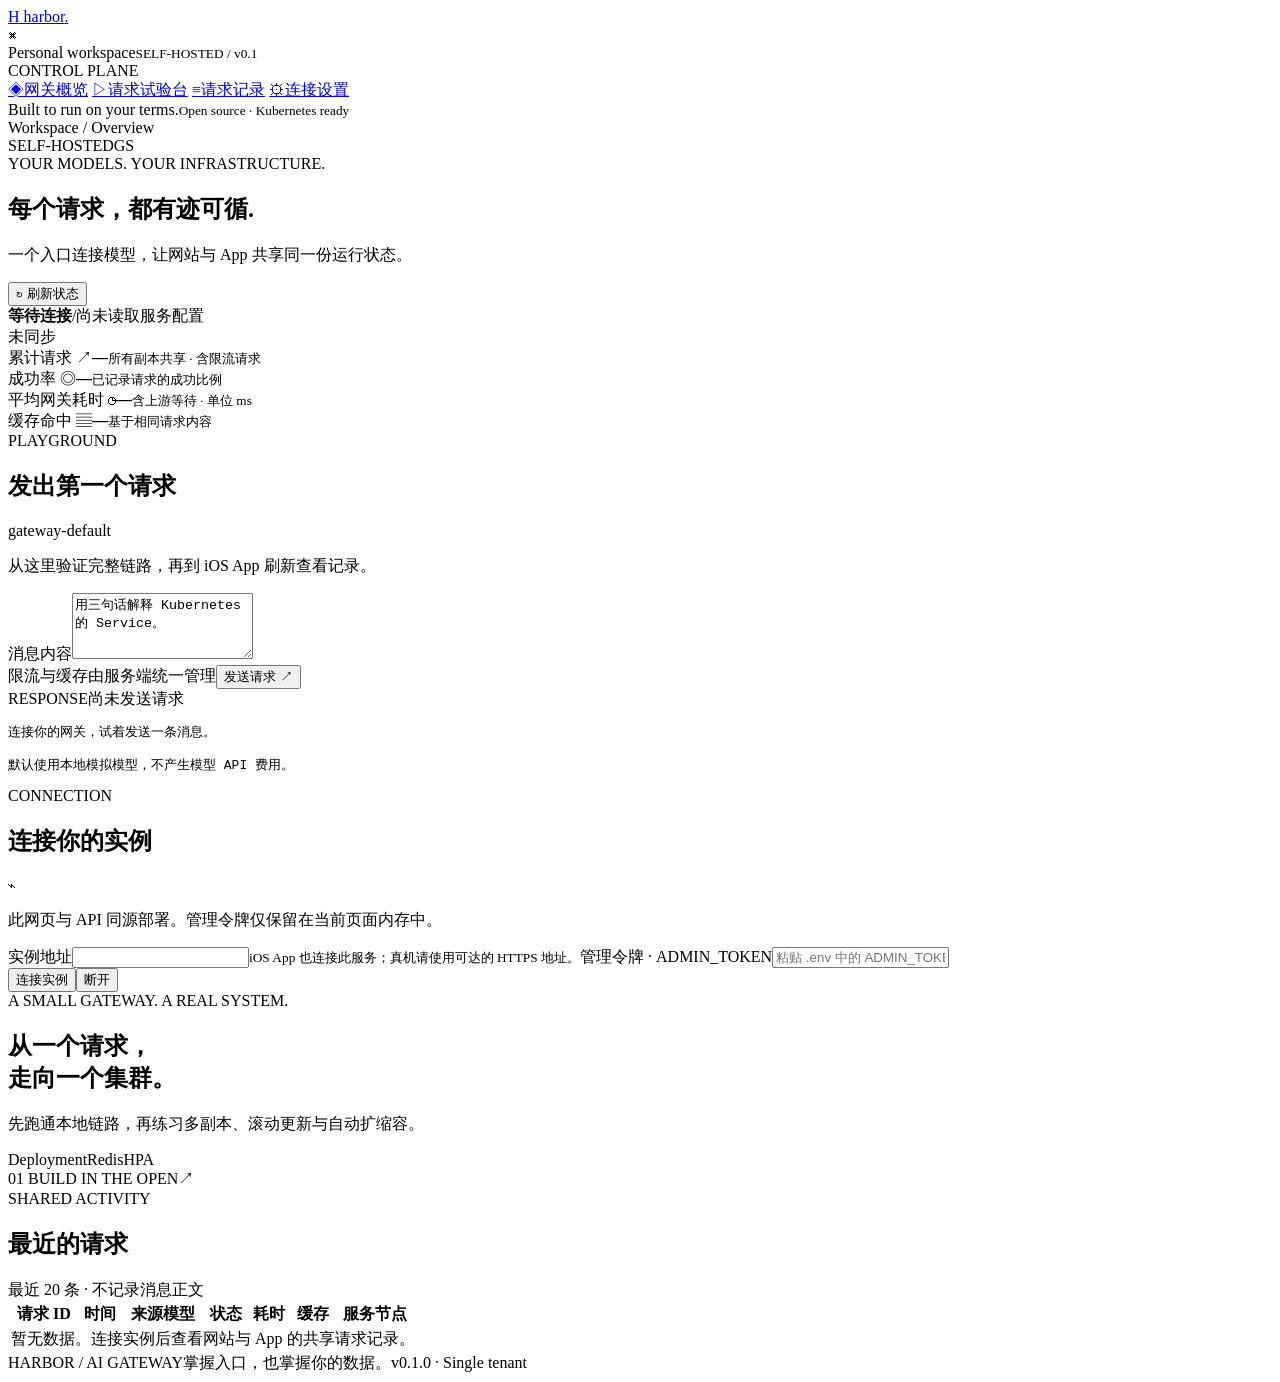
==== site/index.html @ 47e2fcde "feat: add self-hosted AI gateway with web and Flutter clients" ====
<!doctype html>
<html lang="zh-CN">
<head>
  <meta charset="utf-8">
  <meta name="viewport" content="width=device-width, initial-scale=1">
  <meta name="theme-color" content="#101c26">
  <title>Harbor · AI Gateway</title>
  <link rel="stylesheet" href="/styles.css">
  <script src="/app.js" defer></script>
</head>
<body>
  <aside class="sidebar">
    <a class="brand" href="/" aria-label="Harbor 首页"><span class="brand-mark">H</span> harbor<span class="brand-dot">.</span></a>
    <div class="workspace"><span class="workspace-icon">⌘</span><div>Personal workspace<small>SELF-HOSTED / v0.1</small></div></div>
    <div class="nav-label">CONTROL PLANE</div>
    <nav aria-label="主导航">
      <a href="#overview" class="active"><span>◈</span>网关概览</a>
      <a href="#playground"><span>▷</span>请求试验台</a>
      <a href="#requests"><span>≡</span>请求记录</a>
      <a href="#connection"><span>⚙</span>连接设置</a>
    </nav>
    <div class="sidebar-bottom"><span class="tiny-dot"></span> Built to run on your terms.<small>Open source · Kubernetes ready</small></div>
  </aside>
  <main>
    <header><div class="breadcrumbs">Workspace <span>/</span> Overview</div><div class="header-right"><span class="outline-badge">SELF-HOSTED</span><span class="avatar">GS</span></div></header>
    <section id="overview" class="page-heading"><div><div class="eyebrow">YOUR MODELS. YOUR INFRASTRUCTURE.</div><h1>每个请求，都有迹可循<span>.</span></h1><p>一个入口连接模型，让网站与 App 共享同一份运行状态。</p></div><button id="refresh" class="button secondary">↻ 刷新状态</button></section>
    <div class="status-strip"><div><span id="connection-dot" class="tiny-dot muted"></span><strong id="connection-status" role="status">等待连接</strong><span class="strip-separator">/</span><span id="provider-label">尚未读取服务配置</span></div><span id="last-updated">未同步</span></div>
    <section class="metrics" aria-label="运行指标">
      <article class="metric"><span class="metric-label">累计请求 <span>↗</span></span><strong id="requests-count">—</strong><small>所有副本共享 · 含限流请求</small></article>
      <article class="metric"><span class="metric-label">成功率 <span>◎</span></span><strong id="success-rate">—</strong><small>已记录请求的成功比例</small></article>
      <article class="metric"><span class="metric-label">平均网关耗时 <span>◷</span></span><strong id="latency">—</strong><small>含上游等待 · 单位 ms</small></article>
      <article class="metric"><span class="metric-label">缓存命中 <span>▤</span></span><strong id="cache-hits">—</strong><small id="cache-description">基于相同请求内容</small></article>
    </section>
    <div class="main-grid">
      <section id="playground" class="panel playground"><div class="panel-heading"><div><span class="eyebrow">PLAYGROUND</span><h2>发出第一个请求</h2></div><span class="tag">gateway-default</span></div><p class="section-description">从这里验证完整链路，再到 iOS App 刷新查看记录。</p>
        <form id="prompt-form"><label for="prompt">消息内容</label><textarea id="prompt" rows="4" maxlength="12000" required placeholder="例如：用三句话解释 Kubernetes 的 Service。">用三句话解释 Kubernetes 的 Service。</textarea><div class="form-footer"><span id="quota-label">限流与缓存由服务端统一管理</span><button id="send" class="button primary" type="submit">发送请求 <span>↗</span></button></div></form>
        <div class="response-heading"><span>RESPONSE</span><span id="response-meta">尚未发送请求</span></div><pre id="response" aria-live="polite">连接你的网关，试着发送一条消息。

默认使用本地模拟模型，不产生模型 API 费用。</pre>
      </section>
      <div class="right-column"><section id="connection" class="panel connection"><div class="panel-heading"><div><span class="eyebrow">CONNECTION</span><h2>连接你的实例</h2></div><span class="connection-symbol">⌁</span></div><p class="section-description">此网页与 API 同源部署。管理令牌仅保留在当前页面内存中。</p><form id="connection-form"><label for="endpoint">实例地址</label><input id="endpoint" readonly aria-describedby="endpoint-help"><small id="endpoint-help">iOS App 也连接此服务；真机请使用可达的 HTTPS 地址。</small><label for="token">管理令牌 · ADMIN_TOKEN</label><input id="token" type="password" autocomplete="off" placeholder="粘贴 .env 中的 ADMIN_TOKEN" required minlength="16"><div class="connection-actions"><button class="button secondary" type="submit">连接实例</button><button class="text-button" id="disconnect" type="button">断开</button></div></form><p id="error" role="alert" hidden></p></section>
      <section class="learning-card"><div class="eyebrow">A SMALL GATEWAY. A REAL SYSTEM.</div><h2>从一个请求，<br>走向一个集群。</h2><p>先跑通本地链路，再练习多副本、滚动更新与自动扩缩容。</p><div class="learning-tags"><span>Deployment</span><span>Redis</span><span>HPA</span></div><div class="learning-footer">01 <span>BUILD IN THE OPEN</span><span>↗</span></div></section></div>
    </div>
    <section id="requests" class="panel requests"><div class="panel-heading"><div><span class="eyebrow">SHARED ACTIVITY</span><h2>最近的请求</h2></div><span id="request-note" class="subtle">最近 20 条 · 不记录消息正文</span></div><div class="table-wrap"><table><thead><tr><th>请求 ID</th><th>时间</th><th>来源模型</th><th>状态</th><th>耗时</th><th>缓存</th><th>服务节点</th></tr></thead><tbody id="request-rows"><tr><td colspan="7" class="empty">暂无数据。连接实例后查看网站与 App 的共享请求记录。</td></tr></tbody></table></div></section>
    <footer><span>HARBOR / AI GATEWAY</span><span>掌握入口，也掌握你的数据。</span><span>v0.1.0 · Single tenant</span></footer>
  </main>
</body>
</html>
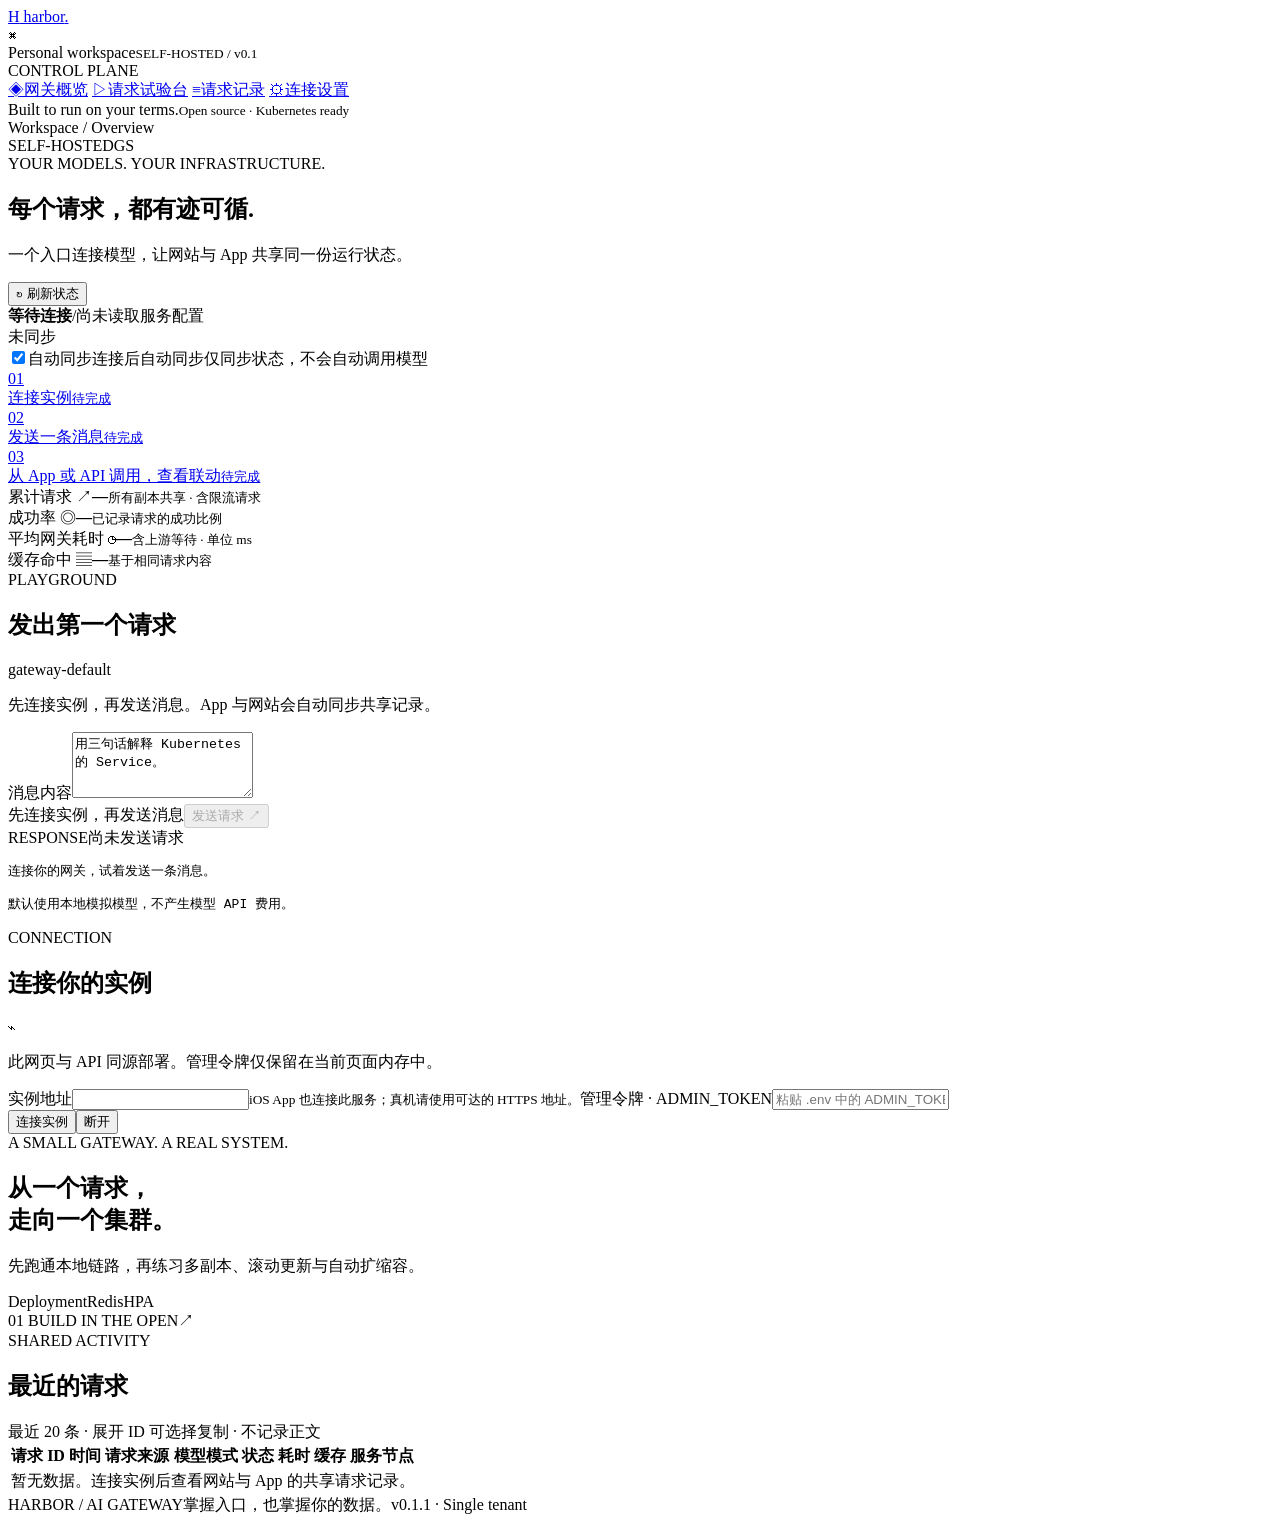
==== commit 26991754: "feat: improve onboarding and live cross-client status" ====
--- a/site/index.html
+++ b/site/index.html
@@ -25,6 +25,8 @@
     <header><div class="breadcrumbs">Workspace <span>/</span> Overview</div><div class="header-right"><span class="outline-badge">SELF-HOSTED</span><span class="avatar">GS</span></div></header>
     <section id="overview" class="page-heading"><div><div class="eyebrow">YOUR MODELS. YOUR INFRASTRUCTURE.</div><h1>每个请求，都有迹可循<span>.</span></h1><p>一个入口连接模型，让网站与 App 共享同一份运行状态。</p></div><button id="refresh" class="button secondary">↻ 刷新状态</button></section>
     <div class="status-strip"><div><span id="connection-dot" class="tiny-dot muted"></span><strong id="connection-status" role="status">等待连接</strong><span class="strip-separator">/</span><span id="provider-label">尚未读取服务配置</span></div><span id="last-updated">未同步</span></div>
+    <div class="sync-controls"><label><input id="auto-sync" type="checkbox" checked>自动同步</label><span id="sync-state">连接后自动同步</span><span>仅同步状态，不会自动调用模型</span></div>
+    <nav class="first-run" aria-label="首次使用引导"><a id="guide-connect" href="#connection"><span>01</span><div>连接实例<small>待完成</small></div></a><a id="guide-send" href="#playground"><span>02</span><div>发送一条消息<small>待完成</small></div></a><a id="guide-linked" href="#requests"><span>03</span><div>从 App 或 API 调用，查看联动<small>待完成</small></div></a></nav>
     <section class="metrics" aria-label="运行指标">
       <article class="metric"><span class="metric-label">累计请求 <span>↗</span></span><strong id="requests-count">—</strong><small>所有副本共享 · 含限流请求</small></article>
       <article class="metric"><span class="metric-label">成功率 <span>◎</span></span><strong id="success-rate">—</strong><small>已记录请求的成功比例</small></article>
@@ -32,17 +34,19 @@
       <article class="metric"><span class="metric-label">缓存命中 <span>▤</span></span><strong id="cache-hits">—</strong><small id="cache-description">基于相同请求内容</small></article>
     </section>
     <div class="main-grid">
-      <section id="playground" class="panel playground"><div class="panel-heading"><div><span class="eyebrow">PLAYGROUND</span><h2>发出第一个请求</h2></div><span class="tag">gateway-default</span></div><p class="section-description">从这里验证完整链路，再到 iOS App 刷新查看记录。</p>
-        <form id="prompt-form"><label for="prompt">消息内容</label><textarea id="prompt" rows="4" maxlength="12000" required placeholder="例如：用三句话解释 Kubernetes 的 Service。">用三句话解释 Kubernetes 的 Service。</textarea><div class="form-footer"><span id="quota-label">限流与缓存由服务端统一管理</span><button id="send" class="button primary" type="submit">发送请求 <span>↗</span></button></div></form>
+      <section id="playground" class="panel playground"><div class="panel-heading"><div><span class="eyebrow">PLAYGROUND</span><h2>发出第一个请求</h2></div><span class="tag">gateway-default</span></div><p class="section-description">先连接实例，再发送消息。App 与网站会自动同步共享记录。</p>
+        <form id="prompt-form"><label for="prompt">消息内容</label><textarea id="prompt" rows="4" maxlength="12000" required placeholder="例如：用三句话解释 Kubernetes 的 Service。">用三句话解释 Kubernetes 的 Service。</textarea><div class="form-footer"><span id="quota-label">先连接实例，再发送消息</span><button id="send" class="button primary" type="submit" disabled>发送请求 ↗</button></div></form>
+        <p id="playground-error" class="error-notice" role="alert" hidden></p>
         <div class="response-heading"><span>RESPONSE</span><span id="response-meta">尚未发送请求</span></div><pre id="response" aria-live="polite">连接你的网关，试着发送一条消息。
 
 默认使用本地模拟模型，不产生模型 API 费用。</pre>
+        <p id="response-id" class="request-id"></p>
       </section>
       <div class="right-column"><section id="connection" class="panel connection"><div class="panel-heading"><div><span class="eyebrow">CONNECTION</span><h2>连接你的实例</h2></div><span class="connection-symbol">⌁</span></div><p class="section-description">此网页与 API 同源部署。管理令牌仅保留在当前页面内存中。</p><form id="connection-form"><label for="endpoint">实例地址</label><input id="endpoint" readonly aria-describedby="endpoint-help"><small id="endpoint-help">iOS App 也连接此服务；真机请使用可达的 HTTPS 地址。</small><label for="token">管理令牌 · ADMIN_TOKEN</label><input id="token" type="password" autocomplete="off" placeholder="粘贴 .env 中的 ADMIN_TOKEN" required minlength="16"><div class="connection-actions"><button class="button secondary" type="submit">连接实例</button><button class="text-button" id="disconnect" type="button">断开</button></div></form><p id="error" role="alert" hidden></p></section>
       <section class="learning-card"><div class="eyebrow">A SMALL GATEWAY. A REAL SYSTEM.</div><h2>从一个请求，<br>走向一个集群。</h2><p>先跑通本地链路，再练习多副本、滚动更新与自动扩缩容。</p><div class="learning-tags"><span>Deployment</span><span>Redis</span><span>HPA</span></div><div class="learning-footer">01 <span>BUILD IN THE OPEN</span><span>↗</span></div></section></div>
     </div>
-    <section id="requests" class="panel requests"><div class="panel-heading"><div><span class="eyebrow">SHARED ACTIVITY</span><h2>最近的请求</h2></div><span id="request-note" class="subtle">最近 20 条 · 不记录消息正文</span></div><div class="table-wrap"><table><thead><tr><th>请求 ID</th><th>时间</th><th>来源模型</th><th>状态</th><th>耗时</th><th>缓存</th><th>服务节点</th></tr></thead><tbody id="request-rows"><tr><td colspan="7" class="empty">暂无数据。连接实例后查看网站与 App 的共享请求记录。</td></tr></tbody></table></div></section>
-    <footer><span>HARBOR / AI GATEWAY</span><span>掌握入口，也掌握你的数据。</span><span>v0.1.0 · Single tenant</span></footer>
+    <section id="requests" class="panel requests"><div class="panel-heading"><div><span class="eyebrow">SHARED ACTIVITY</span><h2>最近的请求</h2></div><span id="request-note" class="subtle">最近 20 条 · 展开 ID 可选择复制 · 不记录正文</span></div><div class="table-wrap"><table><thead><tr><th>请求 ID</th><th>时间</th><th>请求来源</th><th>模型模式</th><th>状态</th><th>耗时</th><th>缓存</th><th>服务节点</th></tr></thead><tbody id="request-rows"><tr><td colspan="8" class="empty">暂无数据。连接实例后查看网站与 App 的共享请求记录。</td></tr></tbody></table></div></section>
+    <footer><span>HARBOR / AI GATEWAY</span><span>掌握入口，也掌握你的数据。</span><span>v0.1.1 · Single tenant</span></footer>
   </main>
 </body>
 </html>
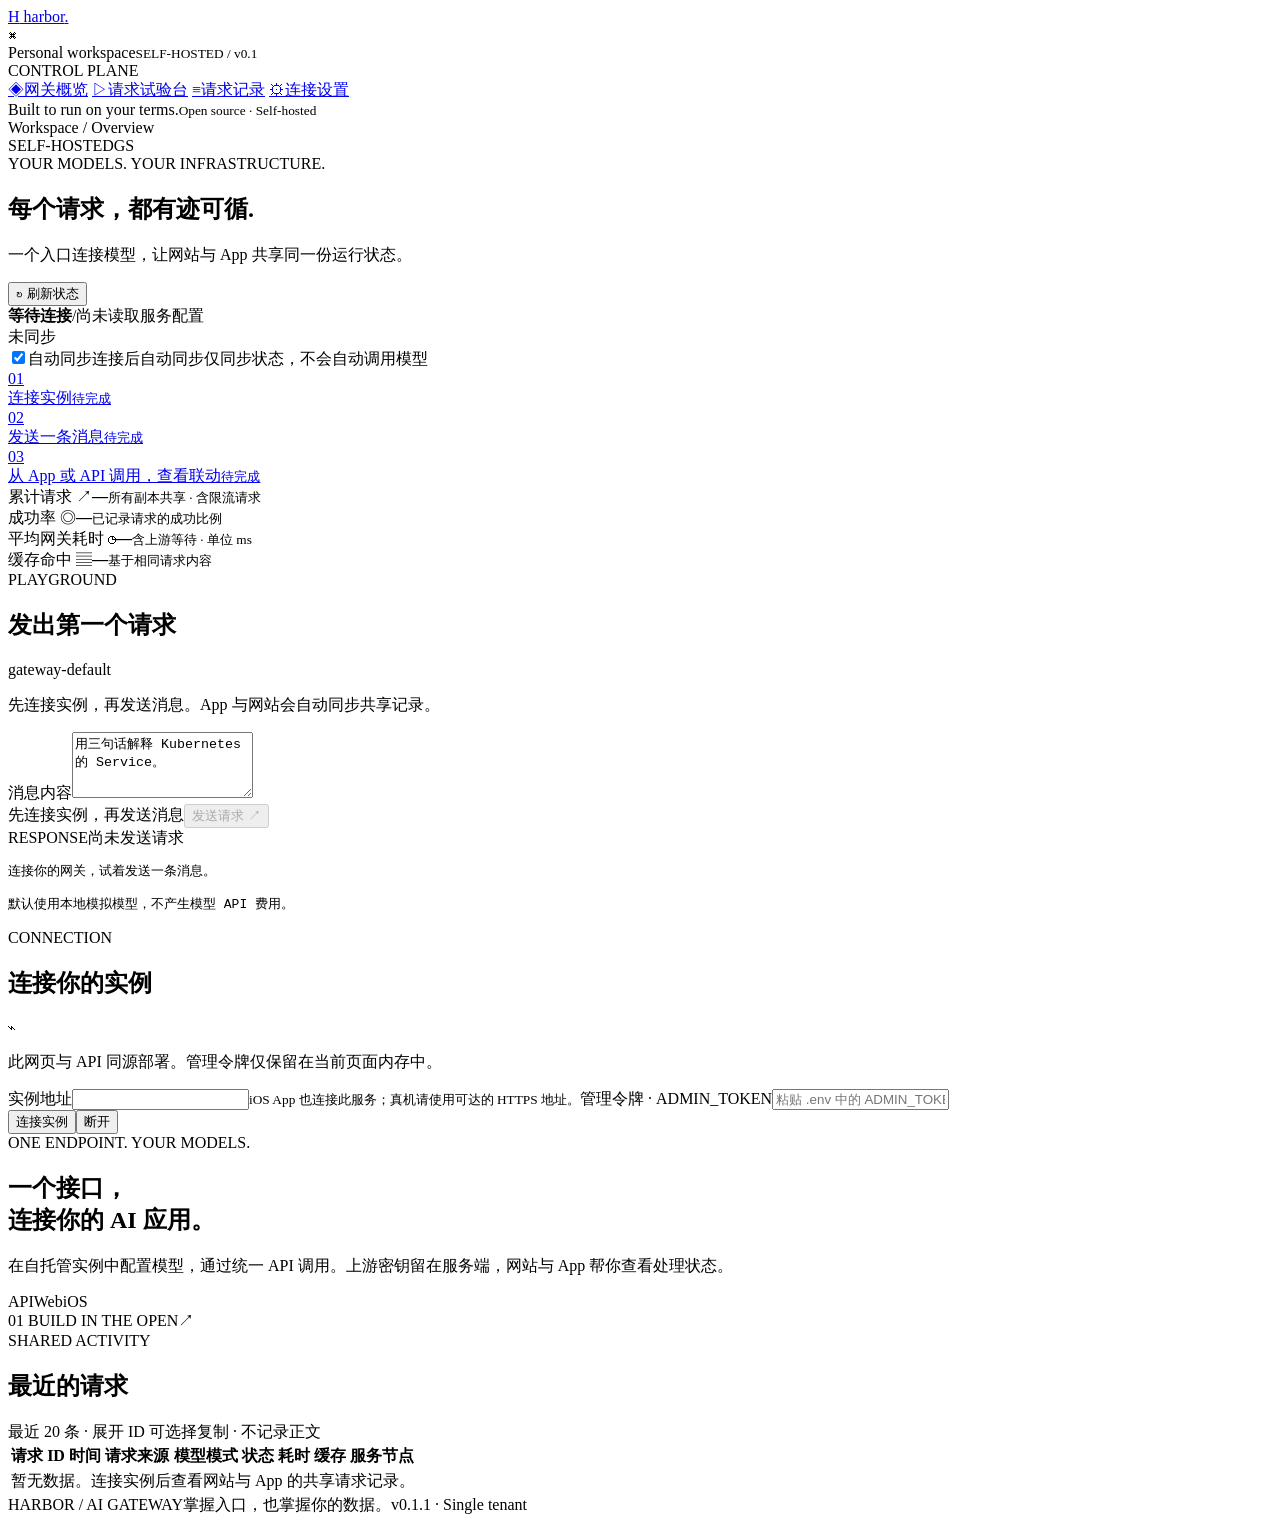
==== commit df8a2e10: "feat: prepare AWS HTTPS deployment and independent review governance" ====
--- a/site/index.html
+++ b/site/index.html
@@ -19,7 +19,7 @@
       <a href="#requests"><span>≡</span>请求记录</a>
       <a href="#connection"><span>⚙</span>连接设置</a>
     </nav>
-    <div class="sidebar-bottom"><span class="tiny-dot"></span> Built to run on your terms.<small>Open source · Kubernetes ready</small></div>
+    <div class="sidebar-bottom"><span class="tiny-dot"></span> Built to run on your terms.<small>Open source · Self-hosted</small></div>
   </aside>
   <main>
     <header><div class="breadcrumbs">Workspace <span>/</span> Overview</div><div class="header-right"><span class="outline-badge">SELF-HOSTED</span><span class="avatar">GS</span></div></header>
@@ -43,7 +43,7 @@
         <p id="response-id" class="request-id"></p>
       </section>
       <div class="right-column"><section id="connection" class="panel connection"><div class="panel-heading"><div><span class="eyebrow">CONNECTION</span><h2>连接你的实例</h2></div><span class="connection-symbol">⌁</span></div><p class="section-description">此网页与 API 同源部署。管理令牌仅保留在当前页面内存中。</p><form id="connection-form"><label for="endpoint">实例地址</label><input id="endpoint" readonly aria-describedby="endpoint-help"><small id="endpoint-help">iOS App 也连接此服务；真机请使用可达的 HTTPS 地址。</small><label for="token">管理令牌 · ADMIN_TOKEN</label><input id="token" type="password" autocomplete="off" placeholder="粘贴 .env 中的 ADMIN_TOKEN" required minlength="16"><div class="connection-actions"><button class="button secondary" type="submit">连接实例</button><button class="text-button" id="disconnect" type="button">断开</button></div></form><p id="error" role="alert" hidden></p></section>
-      <section class="learning-card"><div class="eyebrow">A SMALL GATEWAY. A REAL SYSTEM.</div><h2>从一个请求，<br>走向一个集群。</h2><p>先跑通本地链路，再练习多副本、滚动更新与自动扩缩容。</p><div class="learning-tags"><span>Deployment</span><span>Redis</span><span>HPA</span></div><div class="learning-footer">01 <span>BUILD IN THE OPEN</span><span>↗</span></div></section></div>
+      <section class="learning-card"><div class="eyebrow">ONE ENDPOINT. YOUR MODELS.</div><h2>一个接口，<br>连接你的 AI 应用。</h2><p>在自托管实例中配置模型，通过统一 API 调用。上游密钥留在服务端，网站与 App 帮你查看处理状态。</p><div class="learning-tags"><span>API</span><span>Web</span><span>iOS</span></div><div class="learning-footer">01 <span>BUILD IN THE OPEN</span><span>↗</span></div></section></div>
     </div>
     <section id="requests" class="panel requests"><div class="panel-heading"><div><span class="eyebrow">SHARED ACTIVITY</span><h2>最近的请求</h2></div><span id="request-note" class="subtle">最近 20 条 · 展开 ID 可选择复制 · 不记录正文</span></div><div class="table-wrap"><table><thead><tr><th>请求 ID</th><th>时间</th><th>请求来源</th><th>模型模式</th><th>状态</th><th>耗时</th><th>缓存</th><th>服务节点</th></tr></thead><tbody id="request-rows"><tr><td colspan="8" class="empty">暂无数据。连接实例后查看网站与 App 的共享请求记录。</td></tr></tbody></table></div></section>
     <footer><span>HARBOR / AI GATEWAY</span><span>掌握入口，也掌握你的数据。</span><span>v0.1.1 · Single tenant</span></footer>
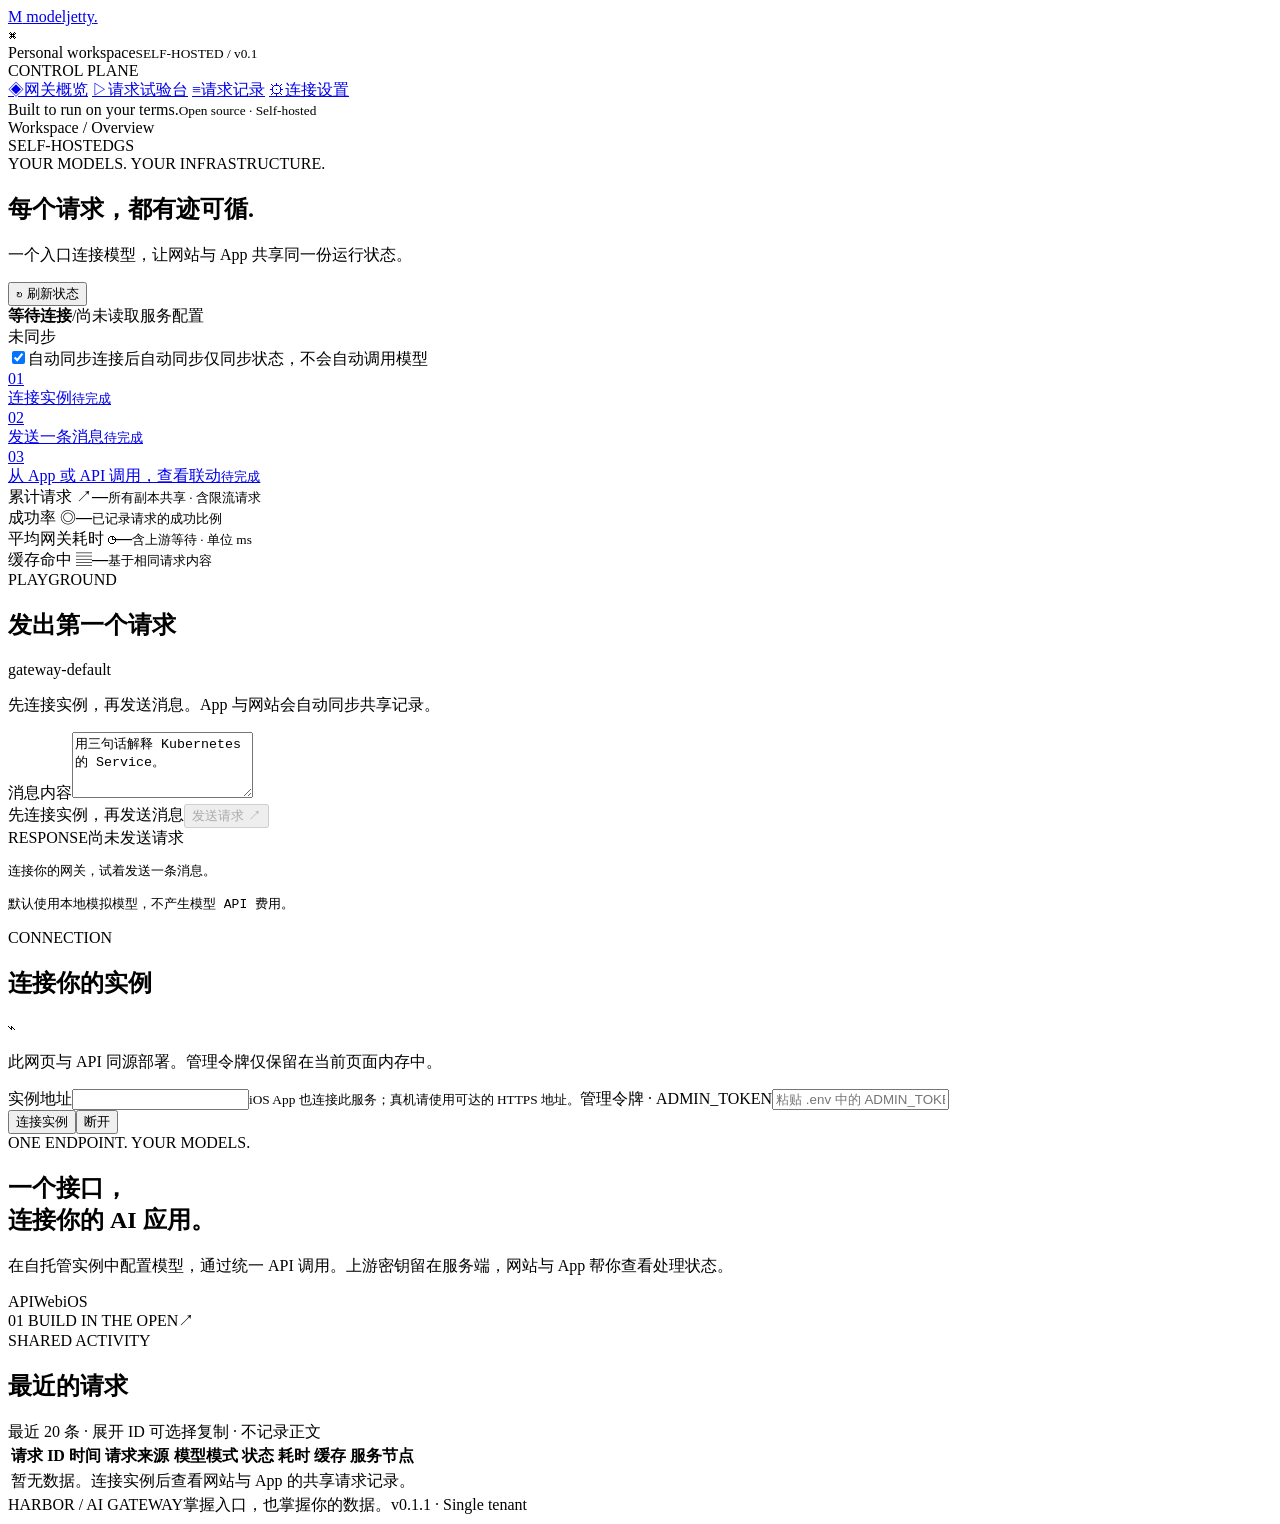
==== commit ef7d46b9: "feat: rename project and repository to ModelJetty" ====
--- a/site/index.html
+++ b/site/index.html
@@ -4,13 +4,13 @@
   <meta charset="utf-8">
   <meta name="viewport" content="width=device-width, initial-scale=1">
   <meta name="theme-color" content="#101c26">
-  <title>Harbor · AI Gateway</title>
+  <title>ModelJetty · AI Gateway</title>
   <link rel="stylesheet" href="/styles.css">
   <script src="/app.js" defer></script>
 </head>
 <body>
   <aside class="sidebar">
-    <a class="brand" href="/" aria-label="Harbor 首页"><span class="brand-mark">H</span> harbor<span class="brand-dot">.</span></a>
+    <a class="brand" href="/" aria-label="ModelJetty 首页"><span class="brand-mark">M</span> modeljetty<span class="brand-dot">.</span></a>
     <div class="workspace"><span class="workspace-icon">⌘</span><div>Personal workspace<small>SELF-HOSTED / v0.1</small></div></div>
     <div class="nav-label">CONTROL PLANE</div>
     <nav aria-label="主导航">
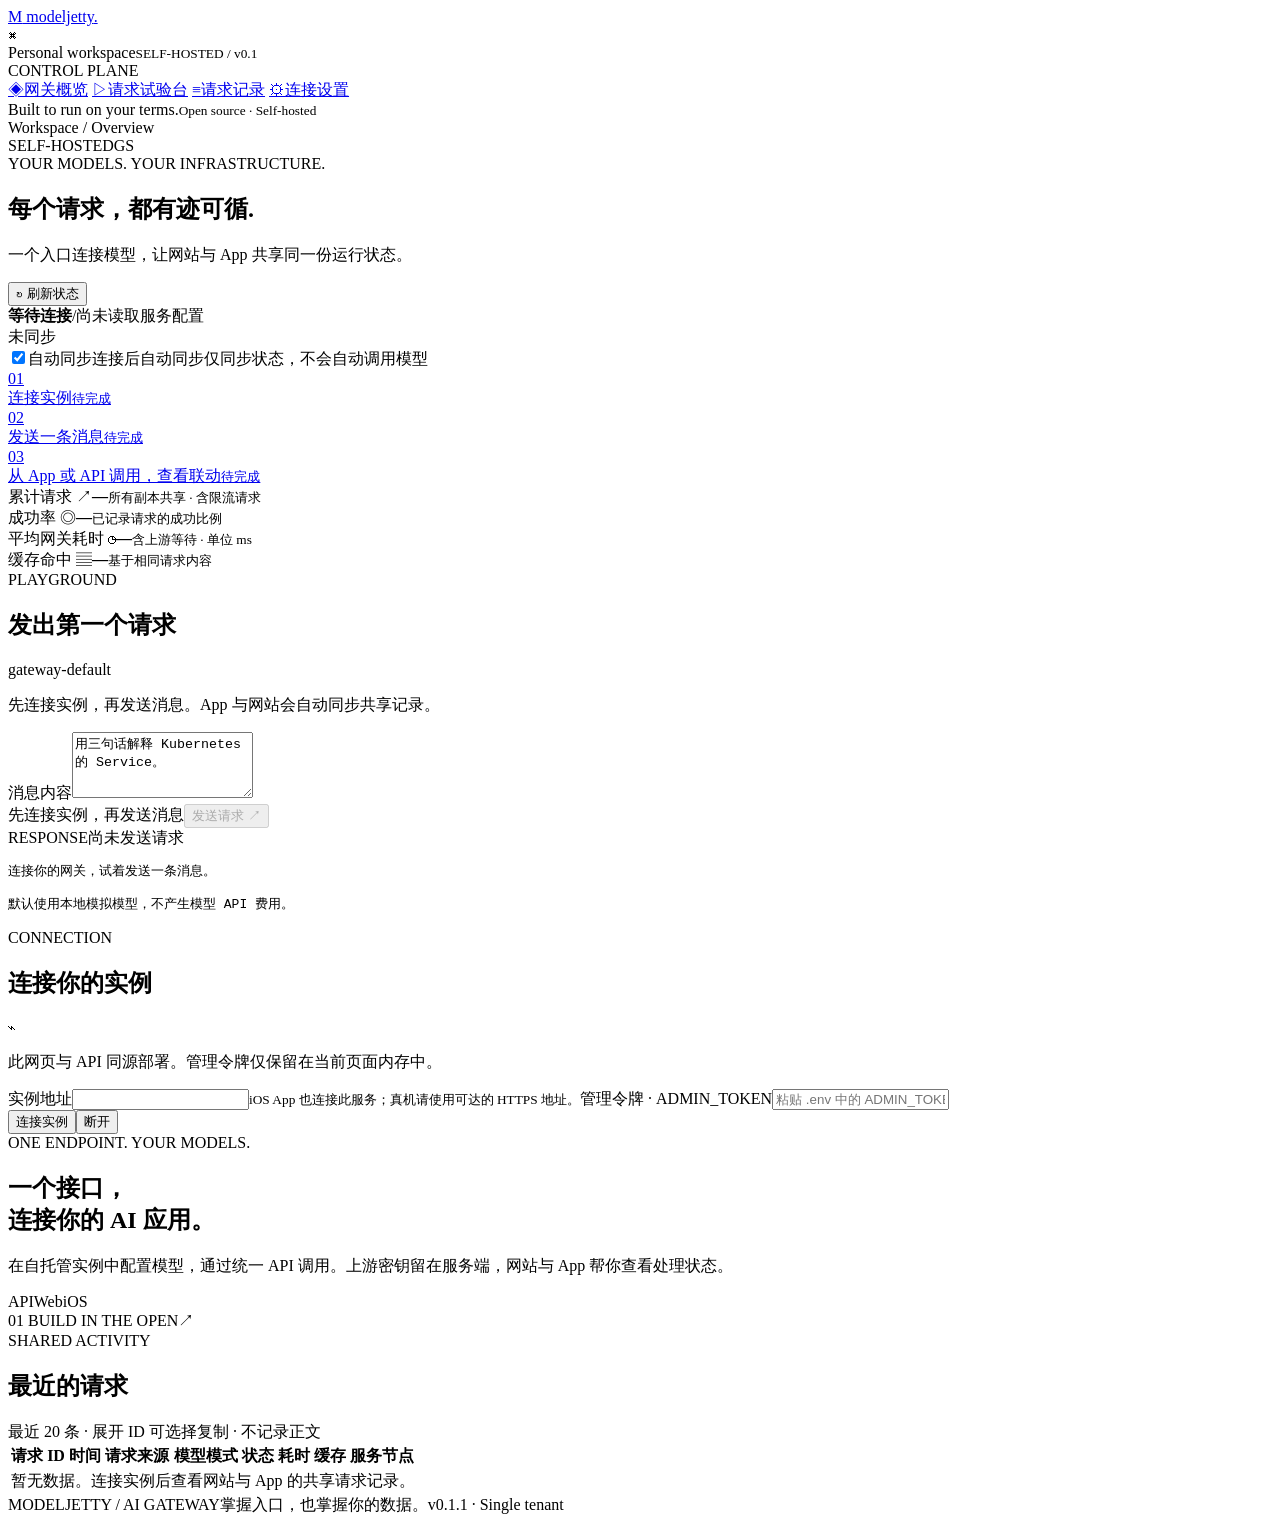
==== commit 41e78875: "fix: validate real EC2 deployment and preserve minimal curl" ====
--- a/site/index.html
+++ b/site/index.html
@@ -46,7 +46,7 @@
       <section class="learning-card"><div class="eyebrow">ONE ENDPOINT. YOUR MODELS.</div><h2>一个接口，<br>连接你的 AI 应用。</h2><p>在自托管实例中配置模型，通过统一 API 调用。上游密钥留在服务端，网站与 App 帮你查看处理状态。</p><div class="learning-tags"><span>API</span><span>Web</span><span>iOS</span></div><div class="learning-footer">01 <span>BUILD IN THE OPEN</span><span>↗</span></div></section></div>
     </div>
     <section id="requests" class="panel requests"><div class="panel-heading"><div><span class="eyebrow">SHARED ACTIVITY</span><h2>最近的请求</h2></div><span id="request-note" class="subtle">最近 20 条 · 展开 ID 可选择复制 · 不记录正文</span></div><div class="table-wrap"><table><thead><tr><th>请求 ID</th><th>时间</th><th>请求来源</th><th>模型模式</th><th>状态</th><th>耗时</th><th>缓存</th><th>服务节点</th></tr></thead><tbody id="request-rows"><tr><td colspan="8" class="empty">暂无数据。连接实例后查看网站与 App 的共享请求记录。</td></tr></tbody></table></div></section>
-    <footer><span>HARBOR / AI GATEWAY</span><span>掌握入口，也掌握你的数据。</span><span>v0.1.1 · Single tenant</span></footer>
+    <footer><span>MODELJETTY / AI GATEWAY</span><span>掌握入口，也掌握你的数据。</span><span>v0.1.1 · Single tenant</span></footer>
   </main>
 </body>
 </html>
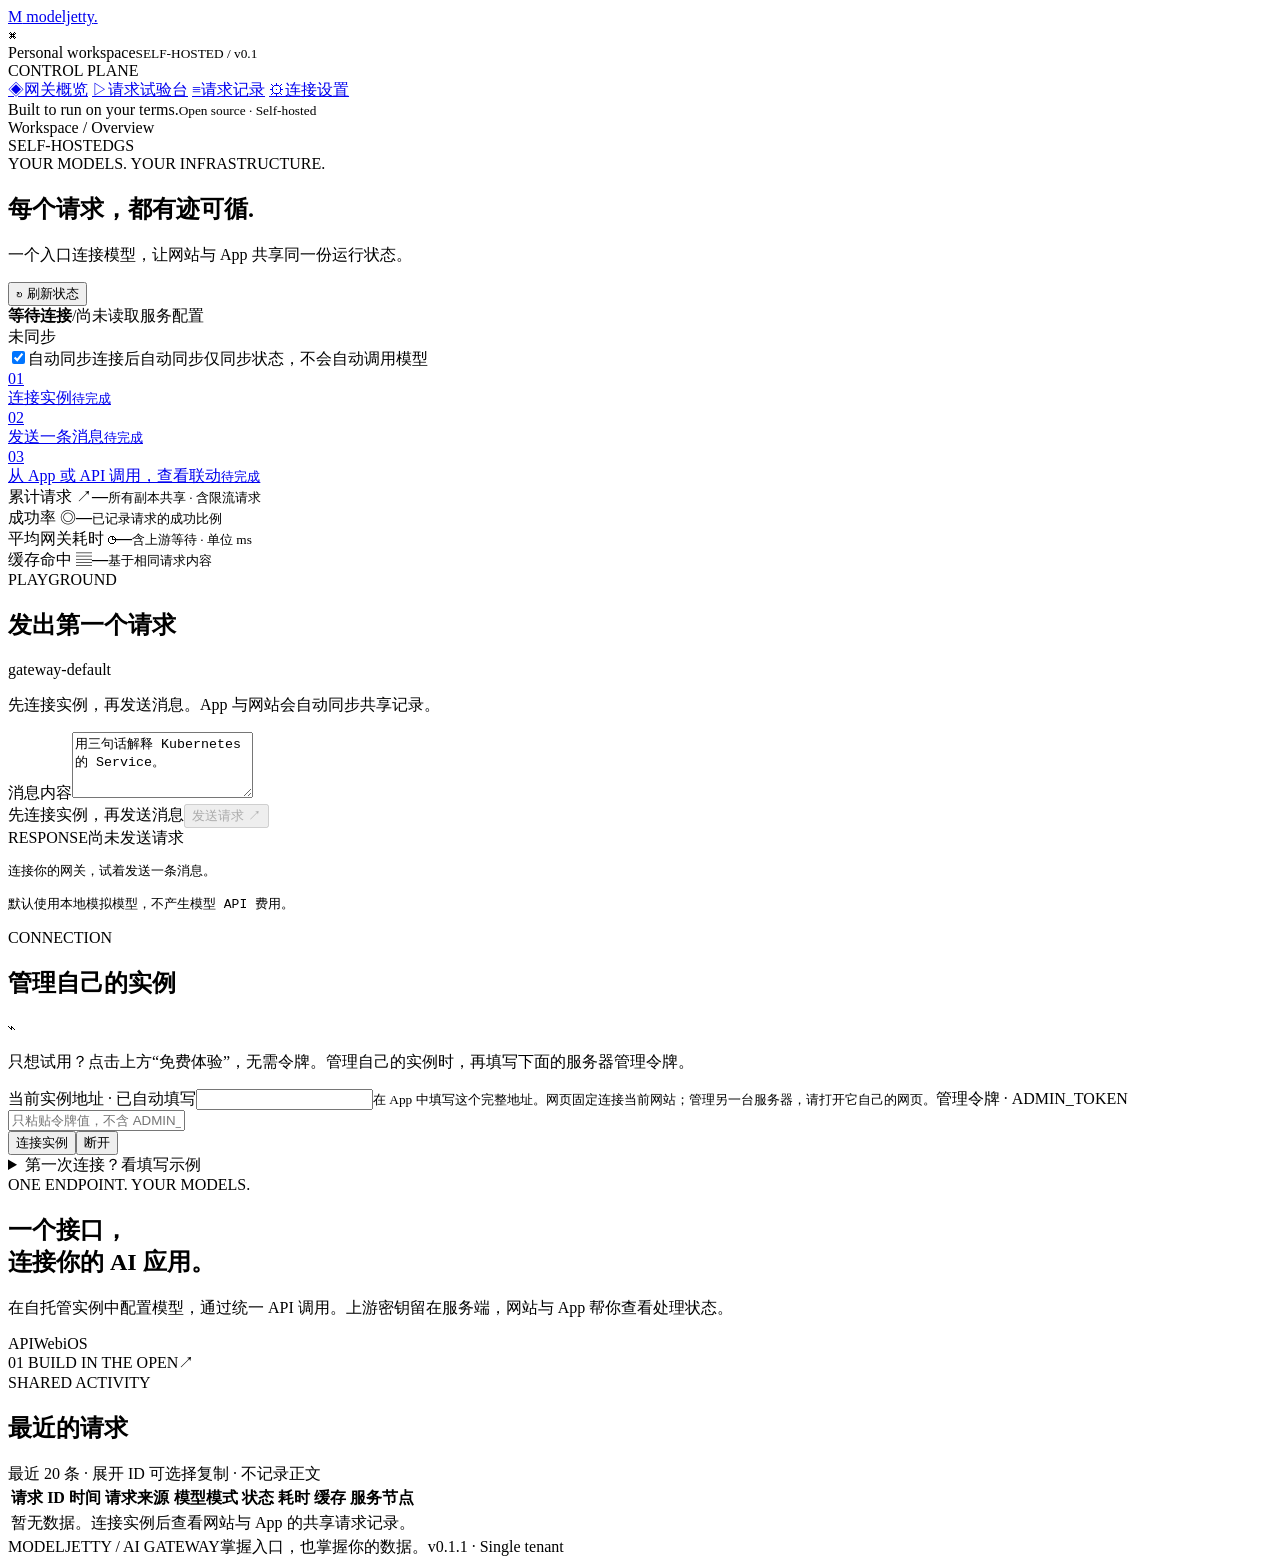
==== commit f1d82709: "fix: explain instance connection with concrete examples" ====
--- a/site/index.html
+++ b/site/index.html
@@ -24,6 +24,7 @@
   <main>
     <header><div class="breadcrumbs">Workspace <span>/</span> Overview</div><div class="header-right"><span class="outline-badge">SELF-HOSTED</span><span class="avatar">GS</span></div></header>
     <section id="overview" class="page-heading"><div><div class="eyebrow">YOUR MODELS. YOUR INFRASTRUCTURE.</div><h1>每个请求，都有迹可循<span>.</span></h1><p>一个入口连接模型，让网站与 App 共享同一份运行状态。</p></div><button id="refresh" class="button secondary">↻ 刷新状态</button></section>
+    <section id="demo-entry" class="panel" hidden><h2>先试一次，再决定是否自托管。</h2><p>无需账号或 API Key。用模拟模型发送一条消息，查看回复、请求 ID 和运行记录。</p><button id="try-demo" class="button" type="button">免费体验</button> <a href="https://github.com/Golden-shao/modeljetty">查看开源代码与部署文档 ↗</a><p id="demo-notice" hidden>当前为免费模拟演示：不调用真实供应商，不保存消息正文，记录仅供当前浏览器查看，15 分钟后过期。每分钟最多发送 5 次，全部访客共享有限容量。管理实例请使用下方连接设置。</p></section>
     <div class="status-strip"><div><span id="connection-dot" class="tiny-dot muted"></span><strong id="connection-status" role="status">等待连接</strong><span class="strip-separator">/</span><span id="provider-label">尚未读取服务配置</span></div><span id="last-updated">未同步</span></div>
     <div class="sync-controls"><label><input id="auto-sync" type="checkbox" checked>自动同步</label><span id="sync-state">连接后自动同步</span><span>仅同步状态，不会自动调用模型</span></div>
     <nav class="first-run" aria-label="首次使用引导"><a id="guide-connect" href="#connection"><span>01</span><div>连接实例<small>待完成</small></div></a><a id="guide-send" href="#playground"><span>02</span><div>发送一条消息<small>待完成</small></div></a><a id="guide-linked" href="#requests"><span>03</span><div>从 App 或 API 调用，查看联动<small>待完成</small></div></a></nav>
@@ -42,7 +43,7 @@
 默认使用本地模拟模型，不产生模型 API 费用。</pre>
         <p id="response-id" class="request-id"></p>
       </section>
-      <div class="right-column"><section id="connection" class="panel connection"><div class="panel-heading"><div><span class="eyebrow">CONNECTION</span><h2>连接你的实例</h2></div><span class="connection-symbol">⌁</span></div><p class="section-description">此网页与 API 同源部署。管理令牌仅保留在当前页面内存中。</p><form id="connection-form"><label for="endpoint">实例地址</label><input id="endpoint" readonly aria-describedby="endpoint-help"><small id="endpoint-help">iOS App 也连接此服务；真机请使用可达的 HTTPS 地址。</small><label for="token">管理令牌 · ADMIN_TOKEN</label><input id="token" type="password" autocomplete="off" placeholder="粘贴 .env 中的 ADMIN_TOKEN" required minlength="16"><div class="connection-actions"><button class="button secondary" type="submit">连接实例</button><button class="text-button" id="disconnect" type="button">断开</button></div></form><p id="error" role="alert" hidden></p></section>
+      <div class="right-column"><section id="connection" class="panel connection"><div class="panel-heading"><div><span class="eyebrow">CONNECTION</span><h2>管理自己的实例</h2></div><span class="connection-symbol">⌁</span></div><p class="section-description">只想试用？点击上方“免费体验”，无需令牌。管理自己的实例时，再填写下面的服务器管理令牌。</p><form id="connection-form"><label for="endpoint">当前实例地址 · 已自动填写</label><input id="endpoint" readonly aria-describedby="endpoint-help"><small id="endpoint-help">在 App 中填写这个完整地址。网页固定连接当前网站；管理另一台服务器，请打开它自己的网页。</small><label for="token">管理令牌 · ADMIN_TOKEN</label><input id="token" type="password" autocomplete="off" placeholder="只粘贴令牌值，不含 ADMIN_TOKEN=" required minlength="16"><div class="connection-actions"><button class="button secondary" type="submit">连接实例</button><button class="text-button" id="disconnect" type="button">断开</button></div></form><p id="error" role="alert" hidden></p><details class="connection-example"><summary>第一次连接？看填写示例</summary><ol><li>实例地址就是上方地址，例如 <code>https://gateway.example.com</code>（示例域名）。</li><li>从实例维护者获取该服务器的 <code>ADMIN_TOKEN</code>。本地开发才使用本地 <code>.env</code>；不同环境的令牌不能混用。</li><li>若配置写作 <code>ADMIN_TOKEN=demo-admin-token-example-1234</code>，只填写等号右侧。这里是假的格式示例，实际要换成你的令牌。</li><li>点击“连接实例”，看到“网关已连接”后，发送“你好，帮我确认连接成功”。当前模拟模型会回显消息并生成请求 ID。</li></ol><a href="https://github.com/Golden-shao/modeljetty/blob/main/docs/CONNECT.md">查看完整连接指南 ↗</a><p>管理令牌仅保留在当前页面内存中。</p></details></section>
       <section class="learning-card"><div class="eyebrow">ONE ENDPOINT. YOUR MODELS.</div><h2>一个接口，<br>连接你的 AI 应用。</h2><p>在自托管实例中配置模型，通过统一 API 调用。上游密钥留在服务端，网站与 App 帮你查看处理状态。</p><div class="learning-tags"><span>API</span><span>Web</span><span>iOS</span></div><div class="learning-footer">01 <span>BUILD IN THE OPEN</span><span>↗</span></div></section></div>
     </div>
     <section id="requests" class="panel requests"><div class="panel-heading"><div><span class="eyebrow">SHARED ACTIVITY</span><h2>最近的请求</h2></div><span id="request-note" class="subtle">最近 20 条 · 展开 ID 可选择复制 · 不记录正文</span></div><div class="table-wrap"><table><thead><tr><th>请求 ID</th><th>时间</th><th>请求来源</th><th>模型模式</th><th>状态</th><th>耗时</th><th>缓存</th><th>服务节点</th></tr></thead><tbody id="request-rows"><tr><td colspan="8" class="empty">暂无数据。连接实例后查看网站与 App 的共享请求记录。</td></tr></tbody></table></div></section>
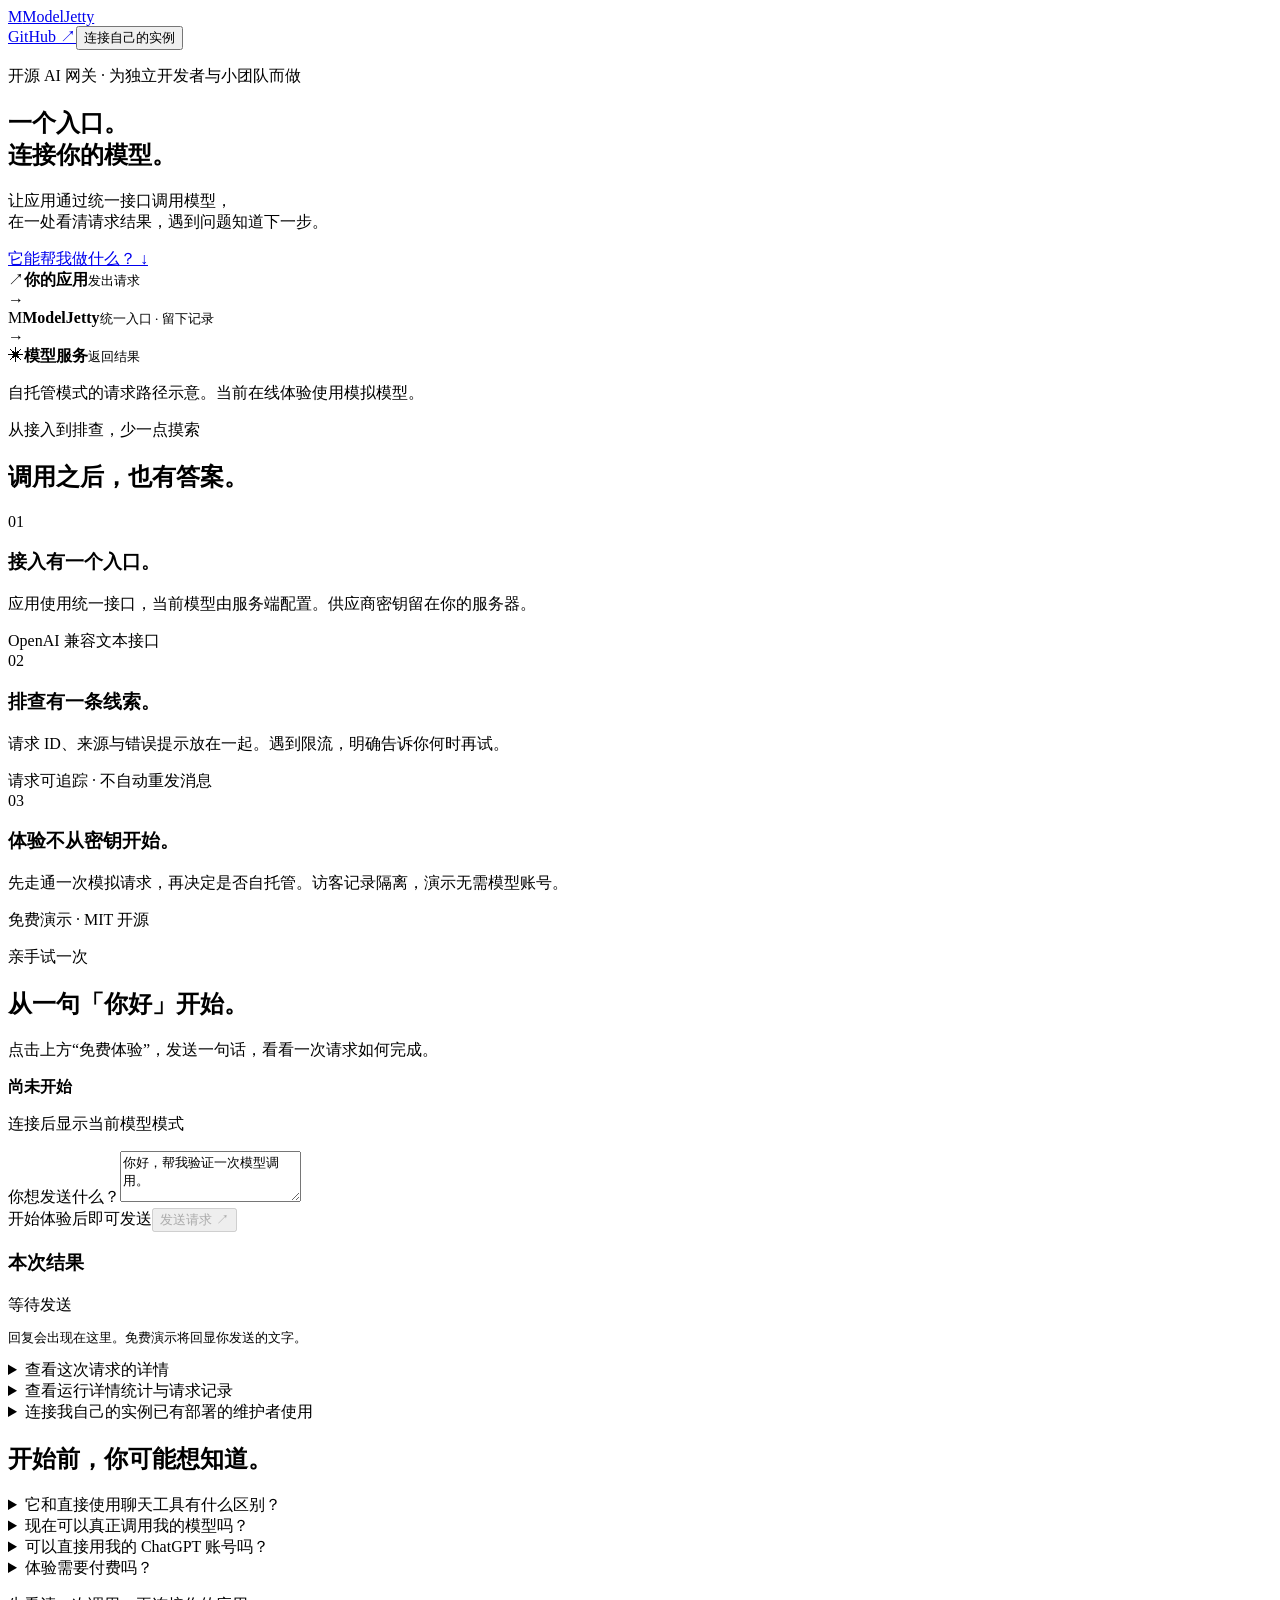
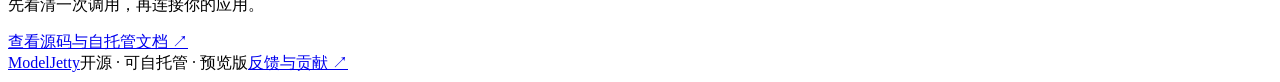
==== commit 7287008c: "feat: simplify the product homepage and clarify gateway value" ====
--- a/site/index.html
+++ b/site/index.html
@@ -3,51 +3,81 @@
 <head>
   <meta charset="utf-8">
   <meta name="viewport" content="width=device-width, initial-scale=1">
-  <meta name="theme-color" content="#101c26">
-  <title>ModelJetty · AI Gateway</title>
+  <meta name="theme-color" content="#f5f5f7">
+  <meta name="description" content="ModelJetty 是面向独立开发者与小团队的开源 AI 网关。统一模型接入，查看请求记录与失败提示，无需密钥即可体验模拟流程。">
+  <title>ModelJetty · 一个入口，连接你的模型</title>
   <link rel="stylesheet" href="/styles.css">
   <script src="/app.js" defer></script>
 </head>
 <body>
-  <aside class="sidebar">
-    <a class="brand" href="/" aria-label="ModelJetty 首页"><span class="brand-mark">M</span> modeljetty<span class="brand-dot">.</span></a>
-    <div class="workspace"><span class="workspace-icon">⌘</span><div>Personal workspace<small>SELF-HOSTED / v0.1</small></div></div>
-    <div class="nav-label">CONTROL PLANE</div>
-    <nav aria-label="主导航">
-      <a href="#overview" class="active"><span>◈</span>网关概览</a>
-      <a href="#playground"><span>▷</span>请求试验台</a>
-      <a href="#requests"><span>≡</span>请求记录</a>
-      <a href="#connection"><span>⚙</span>连接设置</a>
+  <header class="site-header">
+    <nav class="navigation" aria-label="主导航">
+      <a class="brand" href="/" aria-label="ModelJetty 首页"><span class="brand-mark" aria-hidden="true">M</span>ModelJetty</a>
+      <div class="navigation-actions"><a href="https://github.com/Golden-shao/modeljetty">GitHub ↗</a><button id="open-management" class="text-button" type="button">连接自己的实例</button></div>
     </nav>
-    <div class="sidebar-bottom"><span class="tiny-dot"></span> Built to run on your terms.<small>Open source · Self-hosted</small></div>
-  </aside>
+  </header>
   <main>
-    <header><div class="breadcrumbs">Workspace <span>/</span> Overview</div><div class="header-right"><span class="outline-badge">SELF-HOSTED</span><span class="avatar">GS</span></div></header>
-    <section id="overview" class="page-heading"><div><div class="eyebrow">YOUR MODELS. YOUR INFRASTRUCTURE.</div><h1>每个请求，都有迹可循<span>.</span></h1><p>一个入口连接模型，让网站与 App 共享同一份运行状态。</p></div><button id="refresh" class="button secondary">↻ 刷新状态</button></section>
-    <section id="demo-entry" class="panel" hidden><h2>先试一次，再决定是否自托管。</h2><p>无需账号或 API Key。用模拟模型发送一条消息，查看回复、请求 ID 和运行记录。</p><button id="try-demo" class="button" type="button">免费体验</button> <a href="https://github.com/Golden-shao/modeljetty">查看开源代码与部署文档 ↗</a><p id="demo-notice" hidden>当前为免费模拟演示：不调用真实供应商，不保存消息正文，记录仅供当前浏览器查看，15 分钟后过期。每分钟最多发送 5 次，全部访客共享有限容量。管理实例请使用下方连接设置。</p></section>
-    <div class="status-strip"><div><span id="connection-dot" class="tiny-dot muted"></span><strong id="connection-status" role="status">等待连接</strong><span class="strip-separator">/</span><span id="provider-label">尚未读取服务配置</span></div><span id="last-updated">未同步</span></div>
-    <div class="sync-controls"><label><input id="auto-sync" type="checkbox" checked>自动同步</label><span id="sync-state">连接后自动同步</span><span>仅同步状态，不会自动调用模型</span></div>
-    <nav class="first-run" aria-label="首次使用引导"><a id="guide-connect" href="#connection"><span>01</span><div>连接实例<small>待完成</small></div></a><a id="guide-send" href="#playground"><span>02</span><div>发送一条消息<small>待完成</small></div></a><a id="guide-linked" href="#requests"><span>03</span><div>从 App 或 API 调用，查看联动<small>待完成</small></div></a></nav>
-    <section class="metrics" aria-label="运行指标">
-      <article class="metric"><span class="metric-label">累计请求 <span>↗</span></span><strong id="requests-count">—</strong><small>所有副本共享 · 含限流请求</small></article>
-      <article class="metric"><span class="metric-label">成功率 <span>◎</span></span><strong id="success-rate">—</strong><small>已记录请求的成功比例</small></article>
-      <article class="metric"><span class="metric-label">平均网关耗时 <span>◷</span></span><strong id="latency">—</strong><small>含上游等待 · 单位 ms</small></article>
-      <article class="metric"><span class="metric-label">缓存命中 <span>▤</span></span><strong id="cache-hits">—</strong><small id="cache-description">基于相同请求内容</small></article>
+    <section id="overview" class="hero" aria-labelledby="hero-title">
+      <p class="eyebrow">开源 AI 网关 · 为独立开发者与小团队而做</p>
+      <h1 id="hero-title">一个入口。<br><span>连接你的模型。</span></h1>
+      <p class="hero-description">让应用通过统一接口调用模型，<br class="desktop-break">在一处看清请求结果，遇到问题知道下一步。</p>
+      <div id="demo-entry" class="hero-action" hidden><button id="try-demo" class="button primary" type="button">免费体验 <span aria-hidden="true">↗</span></button><p>无需账号或 API Key · 仅模拟回显，不产生模型 API 费用</p></div>
+      <a class="learn-link" href="#why">它能帮我做什么？ <span aria-hidden="true">↓</span></a>
+      <div class="request-path" aria-label="自托管时的工作方式示意">
+        <div class="path-node"><span class="node-icon" aria-hidden="true">↗</span><strong>你的应用</strong><small>发出请求</small></div><span class="path-arrow" aria-hidden="true">→</span>
+        <div class="path-node central"><span class="node-icon" aria-hidden="true">M</span><strong>ModelJetty</strong><small>统一入口 · 留下记录</small></div><span class="path-arrow" aria-hidden="true">→</span>
+        <div class="path-node"><span class="node-icon" aria-hidden="true">✳</span><strong>模型服务</strong><small>返回结果</small></div>
+      </div>
+      <p class="diagram-note">自托管模式的请求路径示意。当前在线体验使用模拟模型。</p>
     </section>
-    <div class="main-grid">
-      <section id="playground" class="panel playground"><div class="panel-heading"><div><span class="eyebrow">PLAYGROUND</span><h2>发出第一个请求</h2></div><span class="tag">gateway-default</span></div><p class="section-description">先连接实例，再发送消息。App 与网站会自动同步共享记录。</p>
-        <form id="prompt-form"><label for="prompt">消息内容</label><textarea id="prompt" rows="4" maxlength="12000" required placeholder="例如：用三句话解释 Kubernetes 的 Service。">用三句话解释 Kubernetes 的 Service。</textarea><div class="form-footer"><span id="quota-label">先连接实例，再发送消息</span><button id="send" class="button primary" type="submit" disabled>发送请求 ↗</button></div></form>
+
+    <section id="why" class="benefits section-width" aria-labelledby="benefits-title">
+      <div class="section-heading"><p class="eyebrow">从接入到排查，少一点摸索</p><h2 id="benefits-title">调用之后，也有答案。</h2></div>
+      <div class="benefit-grid">
+        <article><span class="feature-number">01</span><h3>接入有一个入口。</h3><p>应用使用统一接口，当前模型由服务端配置。供应商密钥留在你的服务器。</p><span class="feature-tag">OpenAI 兼容文本接口</span></article>
+        <article><span class="feature-number">02</span><h3>排查有一条线索。</h3><p>请求 ID、来源与错误提示放在一起。遇到限流，明确告诉你何时再试。</p><span class="feature-tag">请求可追踪 · 不自动重发消息</span></article>
+        <article><span class="feature-number">03</span><h3>体验不从密钥开始。</h3><p>先走通一次模拟请求，再决定是否自托管。访客记录隔离，演示无需模型账号。</p><span class="feature-tag">免费演示 · MIT 开源</span></article>
+      </div>
+    </section>
+
+    <section id="playground" class="experience section-width" aria-labelledby="experience-title">
+      <div class="section-heading"><p class="eyebrow">亲手试一次</p><h2 id="experience-title">从一句「你好」开始。</h2><p id="playground-description">点击上方“免费体验”，发送一句话，看看一次请求如何完成。</p></div>
+      <div class="experience-card">
+        <div class="session-toolbar"><div class="session-state"><span id="connection-dot" class="status-dot muted"></span><strong id="connection-status" role="status">尚未开始</strong></div><div id="session-tools" hidden><button id="refresh" class="text-button" type="button">刷新状态</button><button id="disconnect" class="text-button" type="button">断开</button></div></div>
+        <p id="provider-label" class="provider-label">连接后显示当前模型模式</p>
+        <p id="demo-notice" class="demo-notice" hidden>这是模拟回显。记录仅在当前浏览器可见，15 分钟后过期。</p>
+        <ol id="journey" class="journey" aria-label="体验进度" hidden>
+          <li id="guide-connect"><span>1</span><div>开始体验<small>待完成</small></div></li><li id="guide-send"><span>2</span><div>发送消息<small>待完成</small></div></li><li id="guide-linked"><span>3</span><div>查看请求记录<small>待完成</small></div></li>
+        </ol>
+        <form id="prompt-form"><label for="prompt">你想发送什么？</label><textarea id="prompt" rows="3" maxlength="12000" required placeholder="写一句话，验证一次模型调用。">你好，帮我验证一次模型调用。</textarea><div class="form-footer"><span id="quota-label">开始体验后即可发送</span><button id="send" class="button primary" type="submit" disabled>发送请求 ↗</button></div></form>
         <p id="playground-error" class="error-notice" role="alert" hidden></p>
-        <div class="response-heading"><span>RESPONSE</span><span id="response-meta">尚未发送请求</span></div><pre id="response" aria-live="polite">连接你的网关，试着发送一条消息。
+        <div class="response-block"><div class="response-heading"><h3>本次结果</h3><span id="result-state">等待发送</span></div><pre id="response" aria-live="polite">回复会出现在这里。免费演示将回显你发送的文字。</pre>
+          <details class="response-detail"><summary>查看这次请求的详情</summary><p id="response-meta">尚未发送请求</p><p id="response-id" class="request-id"></p></details>
+        </div>
+      </div>
 
-默认使用本地模拟模型，不产生模型 API 费用。</pre>
-        <p id="response-id" class="request-id"></p>
-      </section>
-      <div class="right-column"><section id="connection" class="panel connection"><div class="panel-heading"><div><span class="eyebrow">CONNECTION</span><h2>管理自己的实例</h2></div><span class="connection-symbol">⌁</span></div><p class="section-description">只想试用？点击上方“免费体验”，无需令牌。管理自己的实例时，再填写下面的服务器管理令牌。</p><form id="connection-form"><label for="endpoint">当前实例地址 · 已自动填写</label><input id="endpoint" readonly aria-describedby="endpoint-help"><small id="endpoint-help">在 App 中填写这个完整地址。网页固定连接当前网站；管理另一台服务器，请打开它自己的网页。</small><label for="token">管理令牌 · ADMIN_TOKEN</label><input id="token" type="password" autocomplete="off" placeholder="只粘贴令牌值，不含 ADMIN_TOKEN=" required minlength="16"><div class="connection-actions"><button class="button secondary" type="submit">连接实例</button><button class="text-button" id="disconnect" type="button">断开</button></div></form><p id="error" role="alert" hidden></p><details class="connection-example"><summary>第一次连接？看填写示例</summary><ol><li>实例地址就是上方地址，例如 <code>https://gateway.example.com</code>（示例域名）。</li><li>从实例维护者获取该服务器的 <code>ADMIN_TOKEN</code>。本地开发才使用本地 <code>.env</code>；不同环境的令牌不能混用。</li><li>若配置写作 <code>ADMIN_TOKEN=demo-admin-token-example-1234</code>，只填写等号右侧。这里是假的格式示例，实际要换成你的令牌。</li><li>点击“连接实例”，看到“网关已连接”后，发送“你好，帮我确认连接成功”。当前模拟模型会回显消息并生成请求 ID。</li></ol><a href="https://github.com/Golden-shao/modeljetty/blob/main/docs/CONNECT.md">查看完整连接指南 ↗</a><p>管理令牌仅保留在当前页面内存中。</p></details></section>
-      <section class="learning-card"><div class="eyebrow">ONE ENDPOINT. YOUR MODELS.</div><h2>一个接口，<br>连接你的 AI 应用。</h2><p>在自托管实例中配置模型，通过统一 API 调用。上游密钥留在服务端，网站与 App 帮你查看处理状态。</p><div class="learning-tags"><span>API</span><span>Web</span><span>iOS</span></div><div class="learning-footer">01 <span>BUILD IN THE OPEN</span><span>↗</span></div></section></div>
-    </div>
-    <section id="requests" class="panel requests"><div class="panel-heading"><div><span class="eyebrow">SHARED ACTIVITY</span><h2>最近的请求</h2></div><span id="request-note" class="subtle">最近 20 条 · 展开 ID 可选择复制 · 不记录正文</span></div><div class="table-wrap"><table><thead><tr><th>请求 ID</th><th>时间</th><th>请求来源</th><th>模型模式</th><th>状态</th><th>耗时</th><th>缓存</th><th>服务节点</th></tr></thead><tbody id="request-rows"><tr><td colspan="8" class="empty">暂无数据。连接实例后查看网站与 App 的共享请求记录。</td></tr></tbody></table></div></section>
-    <footer><span>MODELJETTY / AI GATEWAY</span><span>掌握入口，也掌握你的数据。</span><span>v0.1.1 · Single tenant</span></footer>
+      <details id="diagnostics" class="disclosure"><summary>查看运行详情<span>统计与请求记录</span></summary><div class="disclosure-content">
+        <div class="sync-controls"><label><input id="auto-sync" type="checkbox" checked>自动同步</label><span id="sync-state">连接后自动同步</span><span id="last-updated">未同步</span></div>
+        <div class="metrics"><article><span>累计请求</span><strong id="requests-count">—</strong></article><article><span>成功率</span><strong id="success-rate">—</strong></article><article><span>平均耗时</span><strong id="latency">—</strong><small>ms</small></article><article><span>缓存命中</span><strong id="cache-hits">—</strong><small id="cache-description">连接后读取缓存配置</small></article></div>
+        <section id="requests"><div class="requests-heading"><h3>最近的请求</h3><p id="request-note">最近 20 条 · 展开 ID 可复制 · 不记录正文</p></div><div class="table-wrap"><table><thead><tr><th>请求 ID</th><th>时间</th><th>来源</th><th>模型模式</th><th>状态</th><th>耗时</th><th>缓存</th><th>节点</th></tr></thead><tbody id="request-rows"><tr><td colspan="8" class="empty">完成一次请求后，在这里查看记录。</td></tr></tbody></table></div></section>
+      </div></details>
+
+      <details id="management" class="disclosure management"><summary>连接我自己的实例<span>已有部署的维护者使用</span></summary><section id="connection" class="disclosure-content">
+        <h2>管理自己的实例</h2><p class="section-description">这里使用网关管理令牌。模型服务的 API Key 由维护者配置在服务端。</p>
+        <form id="connection-form"><label for="endpoint">当前实例地址 · 已自动填写</label><input id="endpoint" readonly aria-describedby="endpoint-help"><small id="endpoint-help">网页管理当前网站对应的实例。在 App 中填写这个完整地址。</small><label for="token">管理令牌 · ADMIN_TOKEN</label><input id="token" type="password" autocomplete="off" placeholder="只粘贴令牌值，不含 ADMIN_TOKEN=" required minlength="16"><button class="button primary" type="submit">连接实例</button></form>
+        <details class="connection-example"><summary>第一次连接？看填写示例</summary><ol><li>实例地址就是上方地址，例如 <code>https://gateway.example.com</code>（示例域名）。</li><li>使用该服务器的 <code>ADMIN_TOKEN</code>。本地开发的 <code>.env</code> 与服务器使用不同凭据。</li><li>例如 <code>ADMIN_TOKEN=demo-admin-token-example-1234</code>，只复制等号右侧。这里是假的格式示例，实际要换成你的令牌。</li><li>看到“网关已连接”后，发送一条消息，再查看请求记录。</li></ol><a href="https://github.com/Golden-shao/modeljetty/blob/main/docs/CONNECT.md">完整连接指南 ↗</a><p>令牌只保留在当前页面内存中。</p></details>
+      </section></details>
+    </section>
+
+    <section class="questions section-width" aria-labelledby="questions-title"><h2 id="questions-title">开始前，你可能想知道。</h2>
+      <details><summary>它和直接使用聊天工具有什么区别？</summary><p>ModelJetty 面向正在开发 AI 应用的人：把模型调用集中到一个可自托管的入口，再通过同一份请求记录检查调用结果。它提供接入与诊断，回答能力来自你配置的模型。</p></details>
+      <details><summary>现在可以真正调用我的模型吗？</summary><p>自托管模式支持在服务端配置一个 OpenAI 兼容的模型服务，用非流式文本接口调用。当前公开演示只做模拟回显。真实模型 Key 不填在管理令牌框中，相关配置见部署文档。</p></details>
+      <details><summary>可以直接用我的 ChatGPT 账号吗？</summary><p>当前版本尚未接入“使用 ChatGPT 登录”，不能把 ChatGPT 登录凭据作为模型 API Key 填入。你可以先无需密钥体验模拟流程。</p></details>
+      <details><summary>体验需要付费吗？</summary><p>当前在线模拟演示不调用真实模型，无需账号或 API Key。自行接入模型服务可能产生供应商费用，自托管服务器也有其运行成本。项目采用 MIT 开源许可。</p></details>
+    </section>
+    <section class="closing section-width"><p>先看清一次调用，再连接你的应用。</p><a class="learn-link" href="https://github.com/Golden-shao/modeljetty">查看源码与自托管文档 ↗</a></section>
   </main>
+  <p id="error" class="global-error" role="alert" hidden></p>
+  <footer class="site-footer"><a class="brand" href="/">ModelJetty</a><span>开源 · 可自托管 · 预览版</span><a href="https://github.com/Golden-shao/modeljetty/issues">反馈与贡献 ↗</a></footer>
 </body>
 </html>
